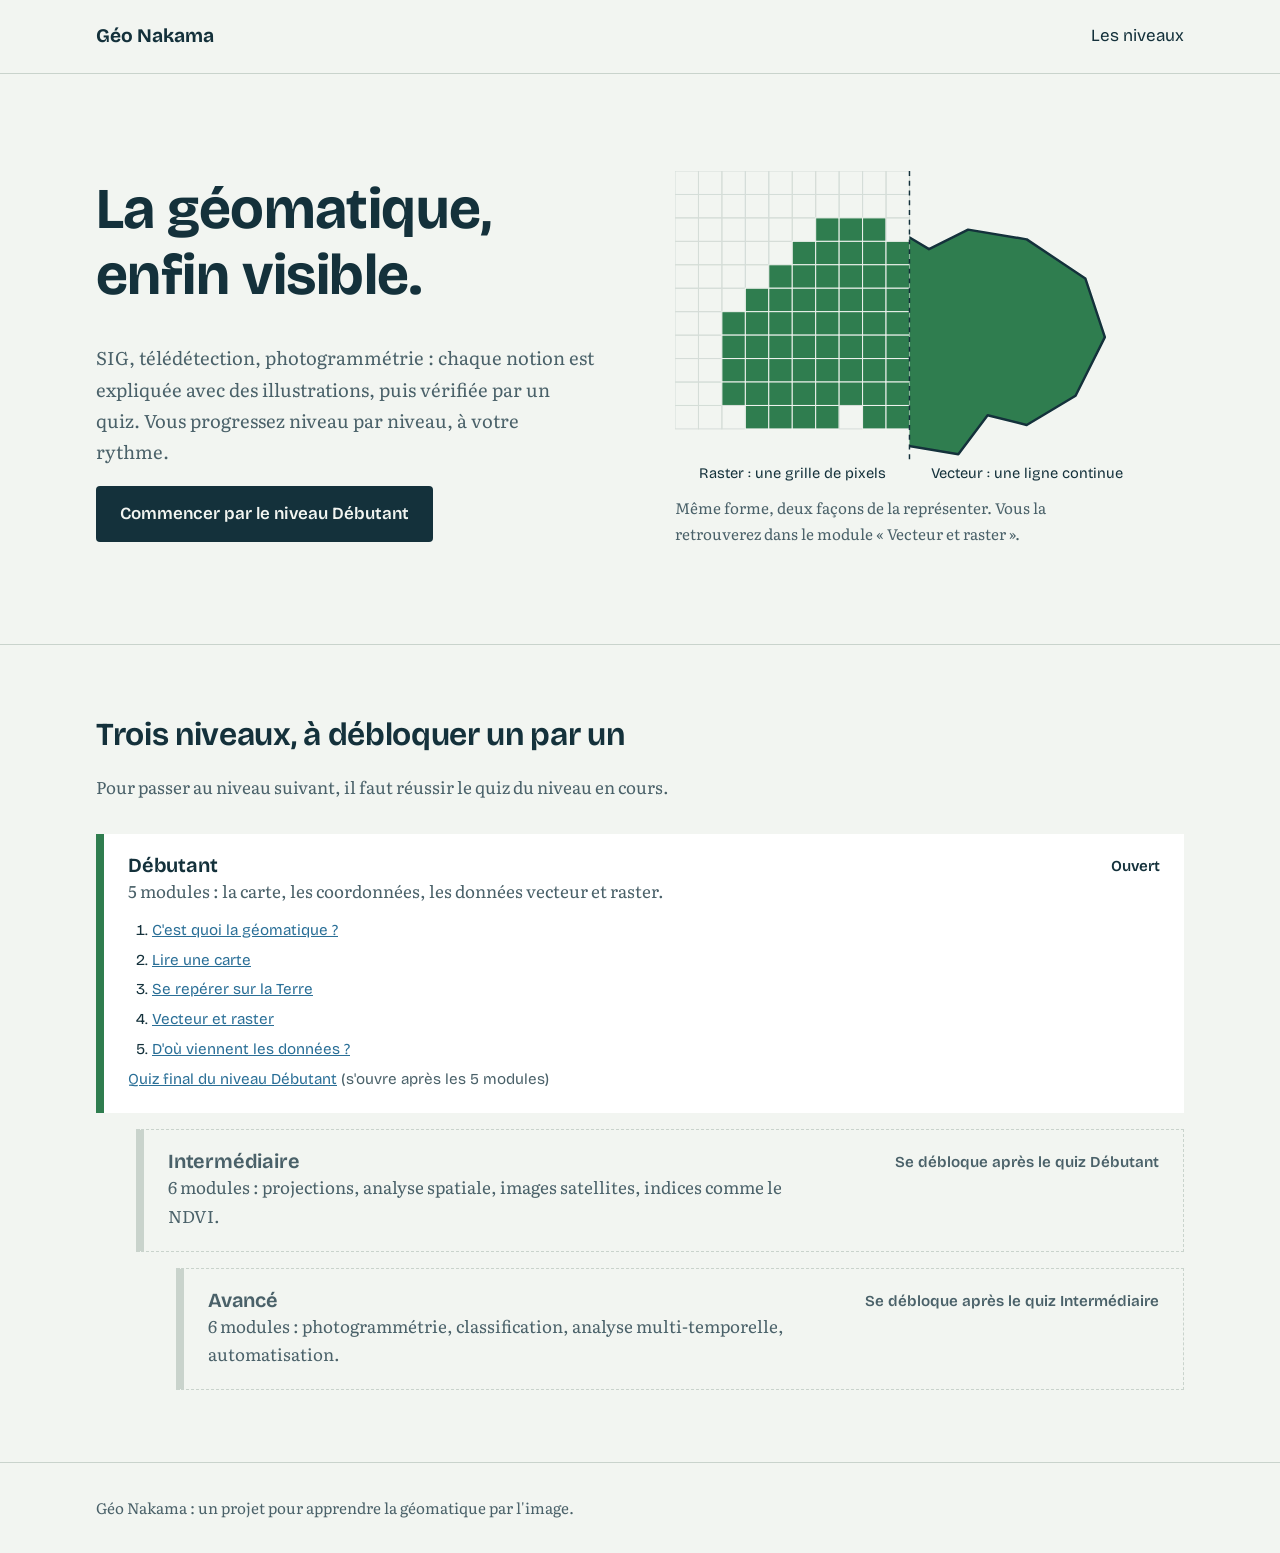
==== index.html @ 7c8351f7 "Add files via upload" ====
<!DOCTYPE html>
<html lang="fr">
<head>
  <meta charset="UTF-8">
  <meta name="viewport" content="width=device-width, initial-scale=1">
  <title>Géo Nakama : apprendre la géomatique avec des illustrations</title>
  <meta name="description" content="SIG, télédétection, photogrammétrie : des leçons illustrées, des quiz et trois niveaux à débloquer à votre rythme.">

  <!-- Polices (nécessitent internet ; si elles ne chargent pas, les polices de secours du CSS prennent le relais) -->
  <link rel="preconnect" href="https://fonts.googleapis.com">
  <link rel="preconnect" href="https://fonts.gstatic.com" crossorigin>
  <link href="https://fonts.googleapis.com/css2?family=Bricolage+Grotesque:wght@600;700&family=Literata:ital,wght@0,400;0,600;1,400&display=swap" rel="stylesheet">

  <link rel="stylesheet" href="css/style.css">
</head>
<body>

  <header class="entete">
    <div class="conteneur">
      <a class="logo" href="index.html">Géo Nakama</a>
      <nav class="navigation" aria-label="Navigation principale">
        <a href="#niveaux">Les niveaux</a>
      </nav>
    </div>
  </header>

  <main>

    <!-- ===== Section d'accueil ===== -->
    <section class="hero">
      <div class="conteneur">

        <div class="hero-texte">
          <h1>La géomatique, enfin visible.</h1>
          <p>SIG, télédétection, photogrammétrie : chaque notion est expliquée avec des illustrations, puis vérifiée par un quiz. Vous progressez niveau par niveau, à votre rythme.</p>
          <a class="bouton" href="lessons/debutant-quest-ce-que-la-geomatique.html">Commencer par le niveau Débutant</a>
        </div>

        <!-- Illustration : la même forme, en raster à gauche et en vecteur à droite -->
        <figure class="hero-carte">
          <svg viewBox="0 0 480 320" role="img" aria-labelledby="carte-titre carte-desc">
            <title id="carte-titre">Une même forme en raster et en vecteur</title>
            <desc id="carte-desc">À gauche, la forme est découpée en carrés (pixels). À droite, elle est tracée par une ligne continue.</desc>

            <defs>
              <!-- Le clipPath « découpe » le dessin vectoriel pour ne garder que la moitié droite -->
              <clipPath id="moitie-droite"><rect x="240" y="0" width="240" height="320"/></clipPath>
            </defs>

            <!-- Moitié gauche : les cellules du raster sont ajoutées par le script plus bas -->
            <g id="raster" aria-hidden="true"></g>

            <!-- Moitié droite : la forme vectorielle (les points sont ajoutés par le script) -->
            <polygon id="vecteur" clip-path="url(#moitie-droite)"
                     fill="#2f7d4f" stroke="#14313b" stroke-width="2.5" stroke-linejoin="round"/>

            <!-- Ligne de séparation -->
            <line x1="240" y1="0" x2="240" y2="296" stroke="#14313b" stroke-width="1.5" stroke-dasharray="5 5"/>

            <text x="120" y="314" text-anchor="middle" font-family="Bricolage Grotesque, system-ui, sans-serif" font-size="15" fill="#14313b">Raster : une grille de pixels</text>
            <text x="360" y="314" text-anchor="middle" font-family="Bricolage Grotesque, system-ui, sans-serif" font-size="15" fill="#14313b">Vecteur : une ligne continue</text>
          </svg>
          <figcaption>Même forme, deux façons de la représenter. Vous la retrouverez dans le module « Vecteur et raster ».</figcaption>
        </figure>

      </div>
    </section>

    <!-- ===== Les trois niveaux ===== -->
    <section class="section-niveaux" id="niveaux">
      <div class="conteneur">
        <h2>Trois niveaux, à débloquer un par un</h2>
        <p>Pour passer au niveau suivant, il faut réussir le quiz du niveau en cours.</p>

        <ol class="niveaux">
          <li class="niveau" id="niveau-debutant">
            <div>
              <h3>Débutant</h3>
              <p>5 modules : la carte, les coordonnées, les données vecteur et raster.</p>
              <p class="niveau-progres" id="progres-debutant" aria-live="polite"></p>
              <ol class="modules">
                <li data-module="debutant-quest-ce-que-la-geomatique"><a href="lessons/debutant-quest-ce-que-la-geomatique.html">C'est quoi la géomatique ?</a></li>
                <li data-module="debutant-lire-une-carte"><a href="lessons/debutant-lire-une-carte.html">Lire une carte</a></li>
                <li data-module="debutant-se-reperer-sur-la-terre"><a href="lessons/debutant-se-reperer-sur-la-terre.html">Se repérer sur la Terre</a></li>
                <li data-module="debutant-vecteur-raster"><a href="lessons/debutant-vecteur-raster.html">Vecteur et raster</a></li>
                <li data-module="debutant-d-ou-viennent-les-donnees"><a href="lessons/debutant-d-ou-viennent-les-donnees.html">D'où viennent les données ?</a></li>
              </ol>
              <p class="quiz-final-lien"><a href="lessons/debutant-quiz-final.html">Quiz final du niveau Débutant</a> <span id="etat-quiz-final"></span></p>
            </div>
            <span class="niveau-etat" id="etat-debutant">Ouvert</span>
          </li>

          <li class="niveau verrouille" id="niveau-intermediaire">
            <div>
              <h3>Intermédiaire</h3>
              <p>6 modules : projections, analyse spatiale, images satellites, indices comme le NDVI.</p>
              <p class="niveau-progres" id="note-intermediaire"></p>
            </div>
            <span class="niveau-etat" id="etat-intermediaire">Se débloque après le quiz Débutant</span>
          </li>

          <li class="niveau verrouille">
            <div>
              <h3>Avancé</h3>
              <p>6 modules : photogrammétrie, classification, analyse multi-temporelle, automatisation.</p>
            </div>
            <span class="niveau-etat">Se débloque après le quiz Intermédiaire</span>
          </li>
        </ol>
      </div>
    </section>

  </main>

  <footer class="pied">
    <div class="conteneur">
      <p>Géo Nakama : un projet pour apprendre la géomatique par l'image.</p>
    </div>
  </footer>

  <!-- ===== Script de l'illustration =====
       Il prend UNE forme (une liste de points) et :
       - la dessine telle quelle côté vecteur ;
       - la « pixellise » côté raster : pour chaque carré de la grille, on regarde
         si son centre est à l'intérieur de la forme. Si oui, le carré est coloré. -->
  <script>
    // La forme : une liste de points [x, y] dans l'espace du dessin (480 x 320)
    const FORME = [
      [40,200],[60,140],[110,100],[150,60],[210,50],[260,80],[300,60],
      [360,70],[420,110],[440,170],[410,230],[360,260],[320,250],
      [290,290],[230,280],[180,250],[120,260],[70,250]
    ];

    const TAILLE_CELLULE = 24;

    // Test mathématique : le point (x, y) est-il à l'intérieur du polygone ?
    function estDansLaForme(x, y, polygone) {
      let dedans = false;
      for (let i = 0, j = polygone.length - 1; i < polygone.length; j = i++) {
        const [xi, yi] = polygone[i];
        const [xj, yj] = polygone[j];
        const traverse = (yi > y) !== (yj > y) &&
                         x < ((xj - xi) * (y - yi)) / (yj - yi) + xi;
        if (traverse) dedans = !dedans;
      }
      return dedans;
    }

    // Côté vecteur : on donne simplement les points au polygone
    document.getElementById("vecteur").setAttribute(
      "points", FORME.map(p => p.join(",")).join(" ")
    );

    // Côté raster : on parcourt la grille de la moitié gauche (x de 0 à 240)
    const groupeRaster = document.getElementById("raster");
    const SVG_NS = "http://www.w3.org/2000/svg";

    for (let colonne = 0; colonne < 10; colonne++) {
      for (let ligne = 0; ligne < 11; ligne++) {
        const x = colonne * TAILLE_CELLULE;
        const y = ligne * TAILLE_CELLULE;
        const centreX = x + TAILLE_CELLULE / 2;
        const centreY = y + TAILLE_CELLULE / 2;

        const cellule = document.createElementNS(SVG_NS, "rect");
        cellule.setAttribute("x", x);
        cellule.setAttribute("y", y);
        cellule.setAttribute("width", TAILLE_CELLULE);
        cellule.setAttribute("height", TAILLE_CELLULE);

        if (estDansLaForme(centreX, centreY, FORME)) {
          cellule.setAttribute("fill", "#2f7d4f");   // cellule « terre »
          cellule.setAttribute("stroke", "#f2f5f1");
        } else {
          cellule.setAttribute("fill", "none");      // cellule « eau » : juste la grille
          cellule.setAttribute("stroke", "#d5ddd8");
        }
        cellule.setAttribute("stroke-width", "1");
        groupeRaster.appendChild(cellule);
      }
    }
  </script>


  <!-- ===== Progression de l'apprenant =====
       On lit ce que progress.js a sauvegardé dans le navigateur, puis on met la page à jour. -->
  <script src="js/progress.js"></script>
  <script>
    (function () {
      const ID_QUIZ_FINAL = "debutant-quiz-final";

      // 1. Une coche sur chaque module validé, et on les compte
      let valides = 0;
      const modules = document.querySelectorAll("#niveau-debutant [data-module]");
      modules.forEach(function (li) {
        if (Progression.estValide(li.dataset.module)) {
          valides++;
          const coche = document.createElement("span");
          coche.className = "coche";
          coche.textContent = " ✓ validé";
          li.appendChild(coche);
        }
      });

      const total = modules.length;
      const progres = document.getElementById("progres-debutant");
      const quizFinalReussi = Progression.estValide(ID_QUIZ_FINAL);

      // 2. Le compteur du niveau Débutant
      if (valides === 0) {
        progres.textContent = "";
      } else if (valides < total) {
        progres.textContent = valides + (valides > 1 ? " modules" : " module") + " sur " + total + " validé" + (valides > 1 ? "s" : "") + ".";
      } else if (!quizFinalReussi) {
        progres.textContent = "Les " + total + " modules sont validés : place au quiz final !";
      } else {
        progres.textContent = "Les " + total + " modules et le quiz final sont validés.";
      }

      // 3. L'état du quiz final
      const etatQuiz = document.getElementById("etat-quiz-final");
      if (quizFinalReussi) {
        etatQuiz.className = "coche";
        etatQuiz.textContent = "✓ réussi";
      } else if (valides < total) {
        etatQuiz.textContent = "(s'ouvre après les " + total + " modules)";
      }

      // 4. Le niveau Débutant passe à « Validé », et l'Intermédiaire se débloque
      if (quizFinalReussi) {
        document.getElementById("etat-debutant").textContent = "Validé";

        const inter = document.getElementById("niveau-intermediaire");
        inter.classList.remove("verrouille");
        document.getElementById("etat-intermediaire").textContent = "Débloqué";
        document.getElementById("note-intermediaire").textContent = "Les modules de ce niveau arrivent bientôt.";
      }
    })();
  </script>

</body>
</html>
---- css/style.css ----
/* ==========================================================
   Géo Nakama : feuille de style partagée
   Toutes les pages du site (accueil, leçons) utiliseront ce fichier.
   ========================================================== */

/* ---------- 1. Variables : palette et polices ----------
   On définit les couleurs UNE fois ici, puis on les réutilise
   partout avec var(--nom). Changer une couleur = la changer ici. */
:root {
  --encre: #14313b;        /* texte principal, bleu-vert très sombre */
  --papier: #f2f5f1;       /* fond de page, gris-vert très clair */
  --vegetation: #2f7d4f;   /* vert « végétation » : accent principal */
  --eau: #2a6f97;          /* bleu « eau » : accent secondaire */
  --ocre: #e4a81c;         /* jaune ocre : focus clavier et repères */
  --trait: #c9d3cc;        /* fines bordures */
  --texte-doux: #4a6169;   /* texte secondaire (contraste suffisant sur --papier) */

  --police-titre: "Bricolage Grotesque", "Segoe UI", system-ui, sans-serif;
  --police-texte: "Literata", Georgia, "Times New Roman", serif;
}

/* ---------- 2. Base ---------- */
*,
*::before,
*::after {
  box-sizing: border-box;
}

html {
  scroll-behavior: smooth;
}

@media (prefers-reduced-motion: reduce) {
  html { scroll-behavior: auto; }
}

body {
  margin: 0;
  background: var(--papier);
  color: var(--encre);
  font-family: var(--police-texte);
  font-size: 1.0625rem;
  line-height: 1.7;
}

h1, h2, h3 {
  font-family: var(--police-titre);
  line-height: 1.15;
  letter-spacing: -0.01em;
  margin: 0 0 0.6em;
}

h1 { font-size: clamp(2.2rem, 5vw, 3.6rem); font-weight: 700; }
h2 { font-size: clamp(1.5rem, 3vw, 2rem); font-weight: 650; }
h3 { font-size: 1.25rem; font-weight: 650; }

p { margin: 0 0 1em; max-width: 62ch; }

a { color: var(--eau); }

/* Le focus clavier doit toujours être visible (accessibilité) */
a:focus-visible,
button:focus-visible {
  outline: 3px solid var(--ocre);
  outline-offset: 3px;
}

/* ---------- 3. Mise en page générale ---------- */
.conteneur {
  width: min(100% - 2.5rem, 68rem);
  margin-inline: auto;
}

/* ---------- 4. En-tête du site ---------- */
.entete {
  padding: 1.25rem 0;
  border-bottom: 1px solid var(--trait);
}

.entete .conteneur {
  display: flex;
  align-items: center;
  justify-content: space-between;
  gap: 1rem;
}

.logo {
  font-family: var(--police-titre);
  font-weight: 700;
  font-size: 1.2rem;
  color: var(--encre);
  text-decoration: none;
}

.navigation {
  display: flex;
  gap: 1.5rem;
  font-family: var(--police-titre);
}

.navigation a {
  color: var(--encre);
  text-decoration: none;
}

.navigation a:hover {
  text-decoration: underline;
  text-underline-offset: 4px;
}

/* ---------- 5. Bouton ---------- */
.bouton {
  display: inline-block;
  padding: 0.85rem 1.5rem;
  background: var(--encre);
  color: var(--papier);
  font-family: var(--police-titre);
  font-weight: 600;
  text-decoration: none;
  border-radius: 4px;
}

.bouton:hover {
  background: var(--vegetation);
}

/* ---------- 6. Section d'accueil (hero) ---------- */
.hero {
  padding: clamp(2.5rem, 7vw, 5rem) 0;
}

.hero .conteneur {
  display: grid;
  gap: 2.5rem;
  align-items: center;
}

@media (min-width: 52rem) {
  .hero .conteneur {
    grid-template-columns: 1fr 1.1fr;
  }
}

.hero-texte p {
  color: var(--texte-doux);
  font-size: 1.15rem;
}

/* Illustration : une même forme en raster (gauche) et en vecteur (droite) */
.hero-carte svg {
  display: block;
  width: 100%;
  height: auto;
}

.hero-carte figcaption {
  margin-top: 0.75rem;
  font-size: 0.95rem;
  color: var(--texte-doux);
  max-width: 48ch;
}

/* ---------- 7. Les trois niveaux ---------- */
.section-niveaux {
  padding: clamp(2.5rem, 6vw, 4.5rem) 0;
  border-top: 1px solid var(--trait);
}

.section-niveaux > .conteneur > p {
  color: var(--texte-doux);
  margin-bottom: 2rem;
}

.niveaux {
  list-style: none;
  margin: 0;
  padding: 0;
  display: grid;
  gap: 1rem;
}

.niveau {
  display: grid;
  gap: 0.5rem 1.25rem;
  padding: 1.25rem 1.5rem;
  background: #fff;
  border-left: 8px solid var(--vegetation);
}

.niveau h3 { margin: 0; }
.niveau p  { margin: 0; color: var(--texte-doux); }

.niveau-etat {
  font-family: var(--police-titre);
  font-weight: 600;
  font-size: 0.95rem;
}

/* Niveau verrouillé : bordure pointillée et teinte atténuée */
.niveau.verrouille {
  background: transparent;
  border-left: 8px solid var(--trait);
  border-top: 1px dashed var(--trait);
  border-right: 1px dashed var(--trait);
  border-bottom: 1px dashed var(--trait);
}

.niveau.verrouille h3,
.niveau.verrouille .niveau-etat {
  color: var(--texte-doux);
}

/* Les niveaux s'« empilent » comme des strates, un peu plus décalés à chaque fois */
@media (min-width: 52rem) {
  .niveau {
    grid-template-columns: 1fr auto;
    align-items: start;
  }
  .niveau:nth-child(2) { margin-left: 2.5rem; }
  .niveau:nth-child(3) { margin-left: 5rem; }
}

/* ---------- 8. Pied de page ---------- */
.pied {
  padding: 2rem 0;
  border-top: 1px solid var(--trait);
  color: var(--texte-doux);
  font-size: 0.95rem;
}

.pied p { margin: 0; max-width: none; }

/* ==========================================================
   PAGES DE LEÇON (ajouté à l'étape 5)
   ========================================================== */

/* ---------- 9. En-tête d'une leçon ---------- */
.lecon {
  padding: clamp(2rem, 5vw, 3.5rem) 0 clamp(2.5rem, 6vw, 4.5rem);
}

/* Le fil d'Ariane indique où l'on est : Accueil > Débutant > Module */
.fil {
  margin: 0 0 1.5rem;
  font-family: var(--police-titre);
  font-size: 0.95rem;
  color: var(--texte-doux);
}

.fil a { color: var(--texte-doux); }

.lecon-entete p {
  color: var(--texte-doux);
  font-size: 1.15rem;
}

/* Les objectifs : une zone mise en avant par un trait vert à gauche */
.objectifs {
  margin: 2rem 0;
  padding: 1.25rem 1.5rem;
  background: #fff;
  border-left: 8px solid var(--vegetation);
}

.objectifs h2 { font-size: 1.25rem; margin-bottom: 0.5rem; }
.objectifs ul { margin: 0; padding-left: 1.25rem; }
.objectifs li { margin-bottom: 0.35rem; }

/* Sections de texte : colonne étroite pour une lecture confortable */
.lecon-section {
  margin-top: 2.5rem;
  max-width: 44rem;
}

/* ---------- 10. Illustration interactive (curseur de zoom) ---------- */
.demo {
  margin: 2.5rem 0;
  padding: 1.5rem;
  background: #fff;
  border: 1px solid var(--trait);
}

.demo-panneaux {
  display: grid;
  gap: 1rem;
}

@media (min-width: 44rem) {
  .demo-panneaux { grid-template-columns: 1fr 1fr; }
}

.panneau figcaption {
  margin-bottom: 0.4rem;
  font-family: var(--police-titre);
  font-weight: 650;
}

.panneau svg {
  display: block;
  width: 100%;
  height: auto;
  border: 1px solid var(--trait);
}

.demo-controle {
  margin-top: 1.25rem;
  display: flex;
  flex-wrap: wrap;
  align-items: center;
  gap: 0.75rem 1rem;
  font-family: var(--police-titre);
  font-weight: 600;
}

.demo-controle input[type="range"] {
  flex: 1 1 14rem;
  accent-color: var(--vegetation);
}

.demo-message {
  margin: 1rem 0 0;
  min-height: 3.4em;      /* évite que la page « saute » quand le texte change */
  color: var(--texte-doux);
}

/* ---------- 11. Tableau comparatif ---------- */
.tableau-defile {
  overflow-x: auto;       /* sur téléphone, le tableau défile au lieu de déborder */
  margin: 1.25rem 0;
}

.comparatif {
  width: 100%;
  border-collapse: collapse;
  background: #fff;
  font-size: 1rem;
}

.comparatif caption {
  text-align: left;
  padding-bottom: 0.5rem;
  font-family: var(--police-titre);
  font-weight: 650;
}

.comparatif th,
.comparatif td {
  padding: 0.7rem 1rem;
  text-align: left;
  border: 1px solid var(--trait);
  vertical-align: top;
}

.comparatif thead th {
  background: var(--encre);
  color: var(--papier);
  font-family: var(--police-titre);
}

.comparatif tbody th {
  font-family: var(--police-titre);
  background: var(--papier);
}

/* ---------- 12. À retenir ---------- */
.retenir {
  margin-top: 2.5rem;
  max-width: 44rem;
  padding: 1.25rem 1.5rem;
  background: var(--encre);
  color: var(--papier);
}

.retenir h2 { font-size: 1.25rem; }
.retenir ul { margin: 0; padding-left: 1.25rem; }
.retenir li { margin-bottom: 0.4rem; }

/* ==========================================================
   QUIZ (ajouté à l'étape 6)
   ========================================================== */

/* L'attribut hidden doit toujours cacher l'élément, même si un style lui donne un affichage */
[hidden] { display: none !important; }

.quiz { max-width: 44rem; }

.quiz-info {
  padding: 0.75rem 1rem;
  background: #fff;
  border-left: 8px solid var(--eau);
}

.quiz-question {
  margin: 0 0 1.5rem;
  padding: 0;
  border: 0;
}

.quiz-question legend {
  padding: 0;
  margin-bottom: 0.75rem;
  font-family: var(--police-titre);
  font-weight: 650;
  font-size: 1.15rem;
}

.quiz-choix {
  display: grid;
  gap: 0.5rem;
}

/* Un choix de réponse = un bouton pleine largeur */
.choix {
  width: 100%;
  padding: 0.75rem 1rem;
  text-align: left;
  font: inherit;
  color: var(--encre);
  background: #fff;
  border: 2px solid var(--trait);
  border-radius: 4px;
  cursor: pointer;
}

.choix:hover:not(:disabled) {
  border-color: var(--encre);
}

.choix:disabled {
  cursor: default;
  color: var(--encre);
}

/* Après la réponse : vert si juste, rouge brique si faux (le texte de l'explication le dit aussi) */
.choix.juste {
  background: #e6f2ea;
  border-color: var(--vegetation);
}

.choix.juste::after {
  content: "  ✓";
  font-weight: 700;
  color: var(--vegetation);
}

.choix.faux {
  background: #f8e6e2;
  border-color: #b3412e;
}

.choix.faux::after {
  content: "  ✗";
  font-weight: 700;
  color: #b3412e;
}

.quiz-explication {
  margin: 0.75rem 0 0;
  color: var(--texte-doux);
}

.quiz-resultat {
  padding: 1.25rem 1.5rem;
  background: #fff;
  border-left: 8px solid #b3412e;
}

.quiz-resultat.reussi {
  border-left-color: var(--vegetation);
}

.quiz-resultat h3 { margin-bottom: 0.4rem; }
.quiz-resultat .bouton { border: 0; font-size: 1rem; cursor: pointer; }

/* ==========================================================
   MODULE 1 : onglets et panneaux d'outils (ajouté à l'étape 7)
   ========================================================== */

.onglets {
  display: flex;
  flex-wrap: wrap;
  gap: 0.5rem;
  margin-bottom: 1rem;
}

.onglet {
  padding: 0.6rem 1.1rem;
  font-family: var(--police-titre);
  font-weight: 600;
  font-size: 1rem;
  color: var(--encre);
  background: #fff;
  border: 2px solid var(--trait);
  border-radius: 4px;
  cursor: pointer;
}

.onglet:hover { border-color: var(--encre); }

/* L'onglet actif est plein : on ne se fie pas qu'à la couleur, la forme change aussi */
.onglet[aria-pressed="true"] {
  background: var(--encre);
  color: var(--papier);
  border-color: var(--encre);
}

.domaine {
  display: grid;
  gap: 1.25rem;
  align-items: center;
  padding: 1.25rem;
  background: #fff;
  border: 1px solid var(--trait);
}

@media (min-width: 44rem) {
  .domaine { grid-template-columns: 1fr 1.2fr; }
}

.domaine svg {
  display: block;
  width: 100%;
  height: auto;
  background: var(--papier);
  border: 1px solid var(--trait);
}

.domaine dl { margin: 0; }

.domaine dt {
  margin-top: 0.9rem;
  font-family: var(--police-titre);
  font-weight: 650;
}

.domaine dt:first-child { margin-top: 0; }

.domaine dd {
  margin: 0.15rem 0 0;
  color: var(--texte-doux);
}

/* ---------- Liste des modules dans les niveaux de la page d'accueil ---------- */
.modules {
  list-style: decimal;
  margin: 0.75rem 0 0;
  padding-left: 1.5rem;
  font-family: var(--police-titre);
  font-size: 0.95rem;
}

.modules li { margin: 0.25rem 0; }
.modules .bientot { color: var(--texte-doux); }

/* ==========================================================
   MODULE 2 : carte annotée, échelle, encadré « piège » (étape 8)
   ========================================================== */

/* Un schéma illustré, centré et de taille raisonnable */
.schema {
  max-width: 36rem;
  margin: 1.25rem 0;
}

.schema svg {
  display: block;
  width: 100%;
  height: auto;
  background: #fff;
  border: 1px solid var(--trait);
}

/* Liste numérotée qui accompagne la carte annotée */
.liste-elements {
  max-width: 44rem;
  padding-left: 1.5rem;
}

.liste-elements li { margin-bottom: 0.5rem; }

/* Encadré d'avertissement : trait ocre à gauche */
.piege {
  max-width: 44rem;
  margin: 1.5rem 0;
  padding: 1rem 1.25rem;
  background: #fff;
  border-left: 8px solid var(--ocre);
}

/* ==========================================================
   PROGRESSION ET QUIZ FINAL (ajouté à l'étape 9)
   ========================================================== */

/* Coche « validé » : le texte est toujours présent, la couleur ne fait que l'appuyer */
.coche {
  margin-left: 0.4rem;
  color: var(--vegetation);
  font-family: var(--police-titre);
  font-weight: 600;
}

/* Compteur de progression d'un niveau (la règle .niveau p est plus faible : on la dépasse) */
.niveau .niveau-progres {
  margin: 0.6rem 0 0;
  font-family: var(--police-titre);
  font-weight: 600;
  color: var(--encre);
}

.niveau .niveau-progres:empty { display: none; }

.quiz-final-lien {
  margin: 0.75rem 0 0;
  font-family: var(--police-titre);
  font-size: 0.95rem;
}

/* ==========================================================
   NAVIGATION ENTRE LES MODULES (ajouté à l'étape 10)
   ========================================================== */

.nav-modules {
  display: flex;
  flex-wrap: wrap;
  justify-content: space-between;
  gap: 1rem;
  margin-top: 3.5rem;
  padding-top: 1.5rem;
  border-top: 1px solid var(--trait);
}

.nav-modules a {
  display: block;
  padding: 0.85rem 1.25rem;
  min-width: 14rem;
  font-family: var(--police-titre);
  font-weight: 650;
  color: var(--encre);
  text-decoration: none;
  background: #fff;
  border: 2px solid var(--encre);
  border-radius: 4px;
}

.nav-modules a:hover {
  background: var(--encre);
  color: var(--papier);
}

.nav-modules .nav-suivant {
  margin-left: auto;
  text-align: right;
}

.nav-etiquette {
  display: block;
  font-size: 0.85rem;
  font-weight: 400;
  opacity: 0.8;
}

/* Sur téléphone, les deux boutons s'empilent sur toute la largeur */
@media (max-width: 36rem) {
  .nav-modules a,
  .nav-modules .nav-suivant {
    width: 100%;
    min-width: 0;
    margin-left: 0;
    text-align: left;
  }
}

/* ---------- Tableaux sur téléphone ---------- */
.indice-defilement { display: none; }

@media (max-width: 44rem) {
  .indice-defilement {
    display: block;
    margin: 0.5rem 0 0;
    font-size: 0.9rem;
    color: var(--texte-doux);
  }

  .comparatif th,
  .comparatif td {
    padding: 0.5rem 0.6rem;
    font-size: 0.92rem;
  }
}
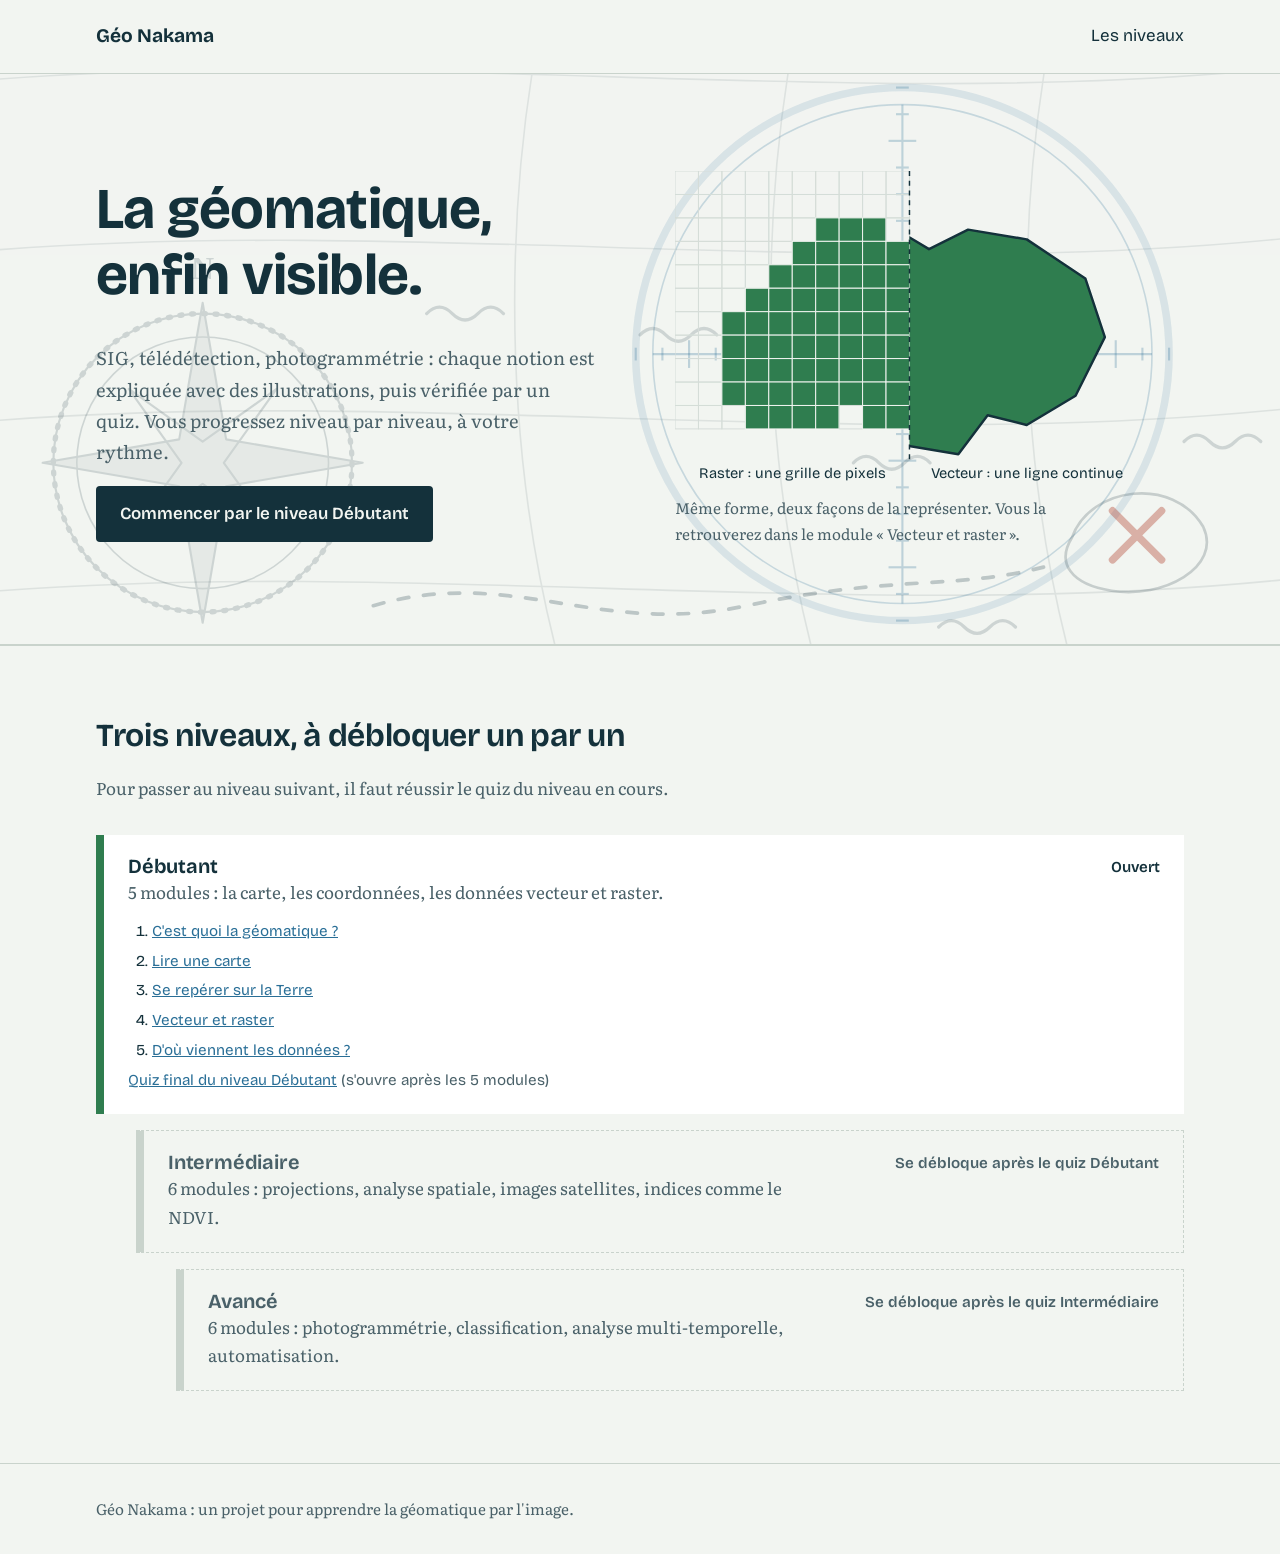
==== commit 68b913c9: "Add files via upload" ====
--- a/index.html
+++ b/index.html
@@ -95,16 +95,26 @@
               <h3>Intermédiaire</h3>
               <p>6 modules : projections, analyse spatiale, images satellites, indices comme le NDVI.</p>
               <p class="niveau-progres" id="note-intermediaire"></p>
+              <ol class="modules" id="modules-intermediaire" hidden>
+                <li data-module="intermediaire-projections"><a href="lessons/intermediaire-projections.html">Les projections en détail</a></li>
+                <li data-module="intermediaire-bases-de-donnees-spatiales"><a href="lessons/intermediaire-bases-donnees-spatiales.html">Les bases de données spatiales</a></li>
+                <li data-module="intermediaire-analyse-spatiale"><a href="lessons/intermediaire-analyse-spatiale.html">L'analyse spatiale</a></li>
+                <li data-module="intermediaire-images-satellites"><a href="lessons/intermediaire-images-satellites.html">Les images satellites</a></li>
+                <li data-module="intermediaire-compositions-ndvi"><a href="lessons/intermediaire-ndvi.html">Compositions colorées et NDVI</a></li>
+                <li data-module="intermediaire-cartographier-proprement"><a href="lessons/intermediaire-cartographie.html">Cartographier proprement</a></li>
+              </ol>
+              <p class="quiz-final-lien" id="lien-quiz-inter" hidden><a href="lessons/intermediaire-quiz-final.html">Quiz final du niveau Intermédiaire</a> <span id="etat-quiz-inter"></span></p>
             </div>
             <span class="niveau-etat" id="etat-intermediaire">Se débloque après le quiz Débutant</span>
           </li>
 
-          <li class="niveau verrouille">
+          <li class="niveau verrouille" id="niveau-avance">
             <div>
               <h3>Avancé</h3>
               <p>6 modules : photogrammétrie, classification, analyse multi-temporelle, automatisation.</p>
+              <p class="niveau-progres" id="note-avance"></p>
             </div>
-            <span class="niveau-etat">Se débloque après le quiz Intermédiaire</span>
+            <span class="niveau-etat" id="etat-avance">Se débloque après le quiz Intermédiaire</span>
           </li>
         </ol>
       </div>
@@ -233,7 +243,53 @@
         const inter = document.getElementById("niveau-intermediaire");
         inter.classList.remove("verrouille");
         document.getElementById("etat-intermediaire").textContent = "Débloqué";
-        document.getElementById("note-intermediaire").textContent = "Les modules de ce niveau arrivent bientôt.";
+
+        // La liste des modules de l'Intermédiaire apparaît, avec ses coches et son compteur
+        const TOTAL_INTER = 6;
+        const listeInter = document.getElementById("modules-intermediaire");
+        listeInter.hidden = false;
+
+        let validesInter = 0;
+        listeInter.querySelectorAll("[data-module]").forEach(function (li) {
+          if (Progression.estValide(li.dataset.module)) {
+            validesInter++;
+            const coche = document.createElement("span");
+            coche.className = "coche";
+            coche.textContent = " ✓ validé";
+            li.appendChild(coche);
+          }
+        });
+
+        // Le quiz final de l'Intermédiaire : lien, état et compteur
+        const quizInterReussi = Progression.estValide("intermediaire-quiz-final");
+        document.getElementById("lien-quiz-inter").hidden = false;
+        const etatQuizInter = document.getElementById("etat-quiz-inter");
+        if (quizInterReussi) {
+          etatQuizInter.className = "coche";
+          etatQuizInter.textContent = "✓ réussi";
+        } else if (validesInter < TOTAL_INTER) {
+          etatQuizInter.textContent = "(s'ouvre après les " + TOTAL_INTER + " modules)";
+        }
+
+        const noteInter = document.getElementById("note-intermediaire");
+        if (validesInter === 0) {
+          noteInter.textContent = "";
+        } else if (validesInter < TOTAL_INTER) {
+          noteInter.textContent = validesInter + (validesInter > 1 ? " modules" : " module") + " sur " + TOTAL_INTER +
+                                  " validé" + (validesInter > 1 ? "s" : "") + ".";
+        } else if (!quizInterReussi) {
+          noteInter.textContent = "Les " + TOTAL_INTER + " modules sont validés : place au quiz final !";
+        } else {
+          noteInter.textContent = "Les " + TOTAL_INTER + " modules et le quiz final sont validés.";
+        }
+
+        // L'Intermédiaire passe à « Validé », et l'Avancé se débloque
+        if (quizInterReussi) {
+          document.getElementById("etat-intermediaire").textContent = "Validé";
+          document.getElementById("niveau-avance").classList.remove("verrouille");
+          document.getElementById("etat-avance").textContent = "Débloqué";
+          document.getElementById("note-avance").textContent = "Les modules de ce niveau arrivent bientôt.";
+        }
       }
     })();
   </script>
--- a/css/style.css
+++ b/css/style.css
@@ -687,3 +687,287 @@
     font-size: 0.92rem;
   }
 }
+
+/* ==========================================================
+   FOND « CARTE MARINE » DE LA PAGE D'ACCUEIL (ajouté à l'étape 11)
+   Un décor original (rose des vents, route pointillée, vagues), très discret
+   pour ne pas gêner la lecture. Le chemin part du dossier css/, d'où « ../img/ ».
+   ========================================================== */
+.hero {
+  background: var(--papier) url("../img/carte-marine.svg") center bottom / cover no-repeat;
+  border-bottom: 1px solid var(--trait);
+}
+
+/* Sur téléphone, l'image est réduite et calée à gauche pour garder la rose des vents visible */
+@media (max-width: 52rem) {
+  .hero {
+    background-position: left bottom;
+    background-size: auto 62%;
+  }
+}
+
+/* ==========================================================
+   MODULE 2 INTERMÉDIAIRE : requêtes, tables et jointures (étape 12)
+   ========================================================== */
+
+/* Trois menus côte à côte pour construire la requête */
+.requete {
+  display: flex;
+  flex-wrap: wrap;
+  gap: 1rem;
+  margin-bottom: 1rem;
+}
+
+.requete label {
+  display: block;
+  margin-bottom: 0.25rem;
+  font-family: var(--police-titre);
+  font-weight: 650;
+  font-size: 0.95rem;
+}
+
+.requete select,
+.requete input {
+  min-width: 9rem;
+  padding: 0.55rem 0.7rem;
+  font: inherit;
+  color: var(--encre);
+  background: #fff;
+  border: 2px solid var(--trait);
+  border-radius: 4px;
+}
+
+.requete select:hover,
+.requete input:hover { border-color: var(--encre); }
+
+/* Bloc de code (requêtes SQL) */
+.code-sql {
+  margin: 0.75rem 0;
+  padding: 0.85rem 1rem;
+  overflow-x: auto;
+  font-family: ui-monospace, Consolas, "Courier New", monospace;
+  font-size: 0.95rem;
+  line-height: 1.5;
+  color: var(--papier);
+  background: var(--encre);
+  border-radius: 4px;
+  white-space: pre-wrap;
+}
+
+code {
+  padding: 0.1rem 0.35rem;
+  font-family: ui-monospace, Consolas, "Courier New", monospace;
+  font-size: 0.92em;
+  background: #e4ebe6;
+  border-radius: 3px;
+}
+
+.retenir code { color: var(--encre); }
+
+/* Lignes de la table : retenues, écartées, sélectionnée */
+.comparatif tr.retenue th,
+.comparatif tr.retenue td { background: #fbf0c9; font-weight: 600; }
+
+.comparatif tr.ecartee th,
+.comparatif tr.ecartee td { color: var(--texte-doux); opacity: 0.65; }
+
+.comparatif tr.selection th,
+.comparatif tr.selection td {
+  border-top: 2px solid var(--encre);
+  border-bottom: 2px solid var(--encre);
+}
+
+/* Le nom d'un centre est un bouton qui ressemble à un lien */
+.lien-ligne {
+  padding: 0;
+  font: inherit;
+  color: var(--eau);
+  text-align: left;
+  text-decoration: underline;
+  background: none;
+  border: 0;
+  cursor: pointer;
+}
+
+/* Petites pastilles des codes de région, de la couleur de la région sur la carte */
+.puce {
+  display: inline-block;
+  padding: 0.05rem 0.55rem;
+  font-family: var(--police-titre);
+  font-weight: 650;
+  border: 1px solid var(--encre);
+  border-radius: 4px;
+}
+
+.puce-r1 { background: #e3efe6; }
+.puce-r2 { background: #dde9f0; }
+.puce-r3 { background: #f1ebd9; }
+
+/* Les éléments d'une grille peuvent rétrécir : sans cela, un tableau large élargit toute la colonne
+   et fait déborder la page sur téléphone (corrigé à l'étape 12). */
+.demo-panneaux > * { min-width: 0; }
+
+/* ==========================================================
+   MODULE 3 INTERMÉDIAIRE : tampon, légende de la carte (étape 13)
+   ========================================================== */
+
+/* Case à cocher avec son texte */
+.case {
+  display: flex;
+  align-items: center;
+  gap: 0.6rem;
+  margin-top: 0.5rem;
+  font-family: var(--police-titre);
+  font-weight: 600;
+  cursor: pointer;
+}
+
+.case input {
+  width: 1.15rem;
+  height: 1.15rem;
+  accent-color: var(--vegetation);
+}
+
+/* Légende sous la carte : pastilles de couleur suivies d'un texte */
+.legende-carte {
+  display: flex;
+  flex-wrap: wrap;
+  align-items: center;
+  gap: 0.4rem 1.25rem;
+  margin: 0.75rem 0 0;
+  font-size: 0.95rem;
+  color: var(--texte-doux);
+}
+
+.pastille-legende {
+  display: inline-block;
+  width: 0.9rem;
+  height: 0.9rem;
+  margin-right: 0.35rem;
+  vertical-align: -0.1rem;
+  border-radius: 50%;
+}
+
+.pastille-legende.creux {
+  background: #fff;
+  border: 2px solid #b3412e;
+}
+
+/* ==========================================================
+   MODULE 4 INTERMÉDIAIRE : images satellites (étape 14)
+   ========================================================== */
+
+/* La scène dessinée dans un canvas : les pixels doivent rester carrés et bien visibles */
+.scene {
+  display: block;
+  width: 100%;
+  max-width: 30rem;
+  height: auto;
+  margin: 1rem auto 0;
+  border: 1px solid var(--trait);
+  background: #fff;
+  image-rendering: pixelated;
+  image-rendering: crisp-edges;
+}
+
+/* Barre d'échelle sous la scène : sa largeur est une fraction de celle de l'image */
+.barre-echelle {
+  max-width: 30rem;
+  margin: 0.4rem auto 0;
+}
+
+.trait-echelle {
+  padding-top: 0.15rem;
+  font-family: var(--police-titre);
+  font-size: 0.85rem;
+  text-align: center;
+  border-top: 3px solid var(--encre);
+}
+
+/* Histogramme des signatures spectrales : une colonne par bande */
+.barres {
+  display: flex;
+  align-items: flex-end;
+  gap: 0.6rem;
+  height: 10rem;
+  margin-top: 1rem;
+}
+
+.barres-col {
+  display: flex;
+  flex: 1;
+  flex-direction: column;
+  justify-content: flex-end;
+  align-items: center;
+  height: 100%;
+  font-family: var(--police-titre);
+  font-size: 0.85rem;
+}
+
+.barres-col .valeur { margin-bottom: 0.2rem; font-weight: 650; }
+
+.barres-col .barre {
+  width: 100%;
+  min-height: 2px;
+  background: var(--eau);
+  border-radius: 3px 3px 0 0;
+}
+
+.barres-col .barre.pir { background: var(--vegetation); }
+
+.barres-col .nom {
+  margin-top: 0.3rem;
+  color: var(--texte-doux);
+  text-align: center;
+  line-height: 1.2;
+}
+
+/* ==========================================================
+   MODULE 5 INTERMÉDIAIRE : légende en dégradé du NDVI (étape 15)
+   ========================================================== */
+.rampe {
+  max-width: 30rem;
+  height: 0.9rem;
+  margin: 0.6rem auto 0;
+  border: 1px solid var(--encre);
+  border-radius: 3px;
+}
+
+.rampe-etiquettes {
+  display: flex;
+  justify-content: space-between;
+  max-width: 30rem;
+  margin: 0.25rem auto 0;
+  font-size: 0.85rem;
+  color: var(--texte-doux);
+}
+
+/* ==========================================================
+   MODULE 6 INTERMÉDIAIRE : légende des classes (étape 16)
+   ========================================================== */
+.legende-titre {
+  margin: 0 0 0.5rem;
+  font-family: var(--police-titre);
+  font-weight: 650;
+}
+
+.legende-classes {
+  margin: 0;
+  padding: 0;
+  list-style: none;
+}
+
+.legende-classes li {
+  display: flex;
+  align-items: center;
+  gap: 0.6rem;
+  margin: 0 0 0.45rem;
+}
+
+.pastille-classe {
+  flex: none;
+  width: 1.6rem;
+  height: 1.1rem;
+  border: 1px solid var(--encre);
+  border-radius: 2px;
+}
